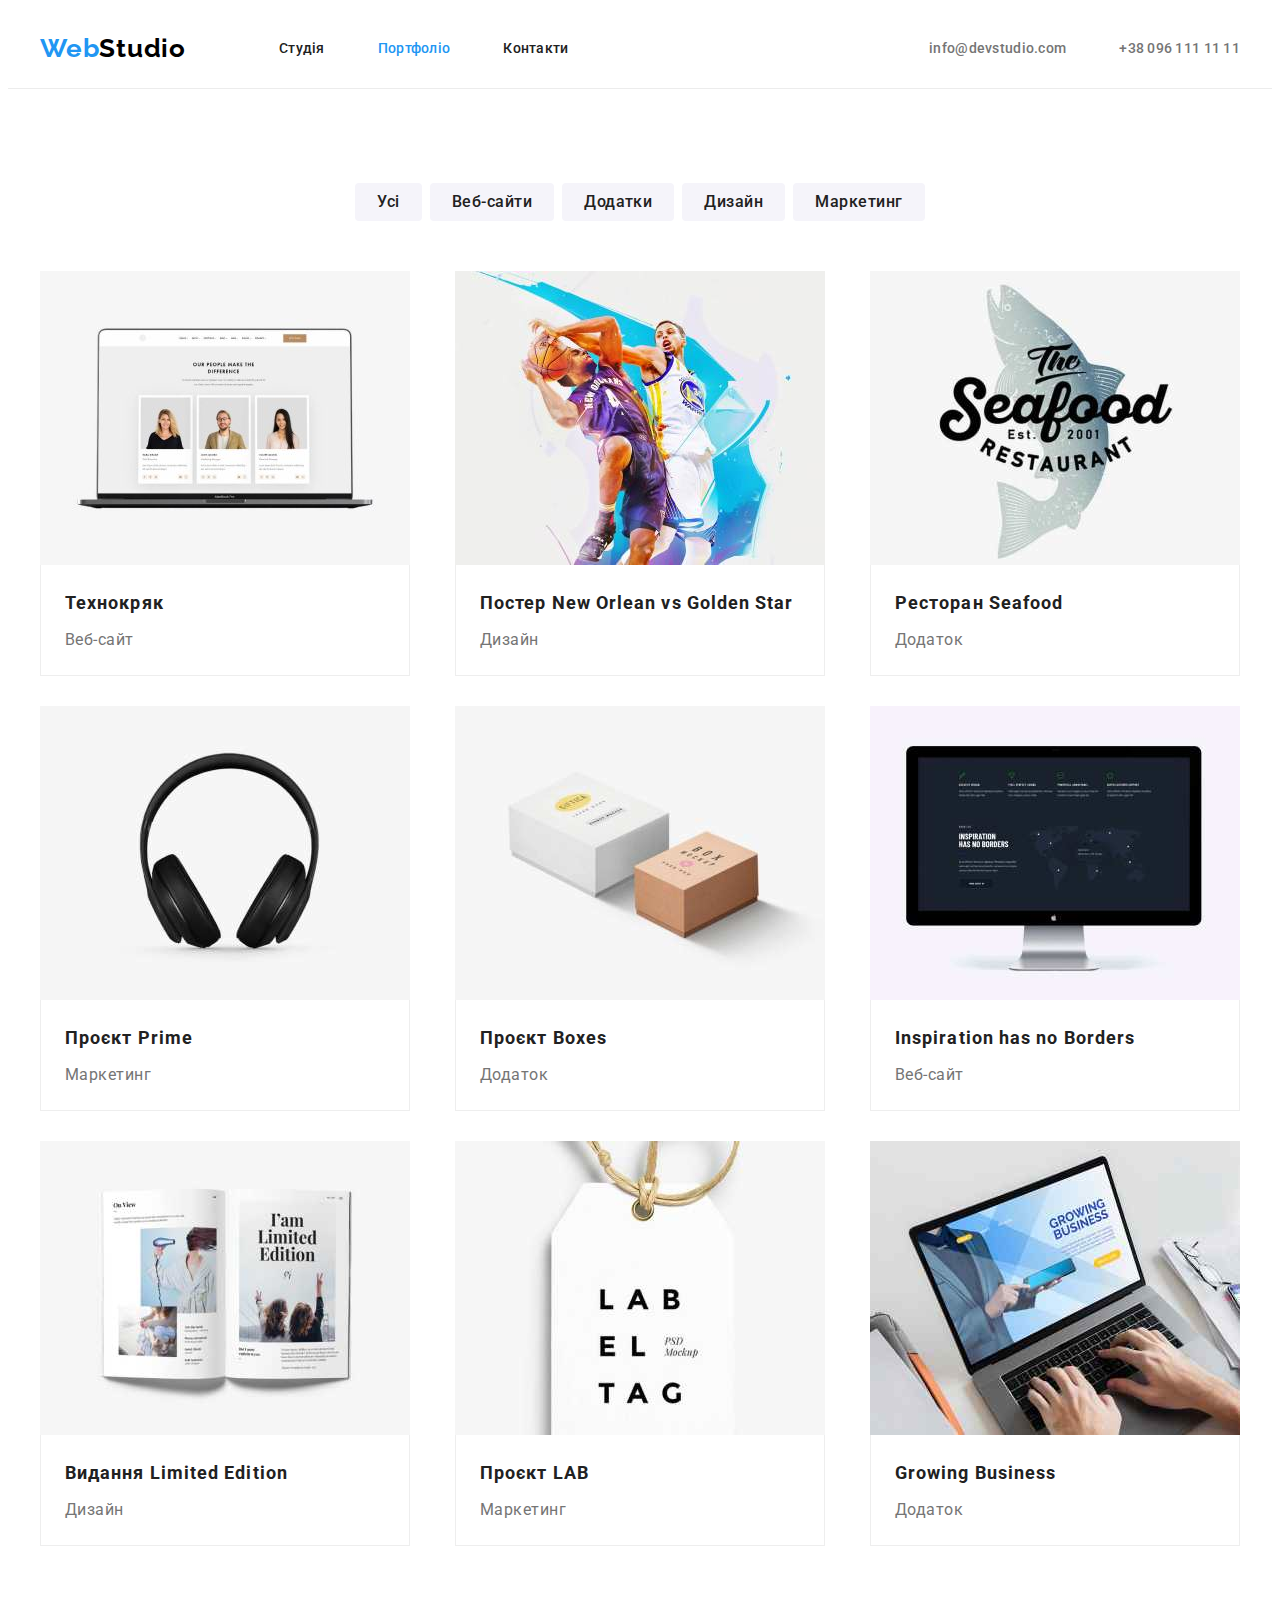
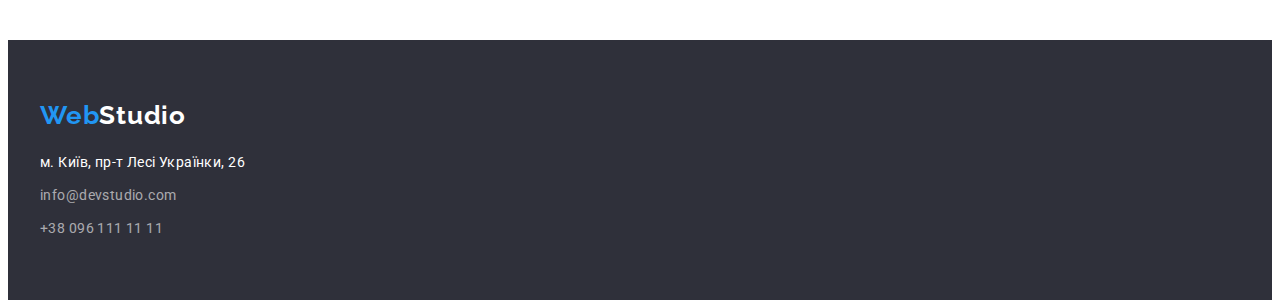
==== portfolio.html @ 88f25302 "Initial commit" ====
<!DOCTYPE html>
<html lang="uk">
<head>
    <meta charset="UTF-8">
    <meta name="viewport" content="width=, initial-scale=1.0">
    <title lang="en">Portfolio</title>
    <link rel="stylesheet" href="https://cdnjs.cloudflare.com/ajax/libs/modern-normalize/2.0.0/modern-normalize.min.css"
    integrity="sha512-4xo8blKMVCiXpTaLzQSLSw3KFOVPWhm/TRtuPVc4WG6kUgjH6J03IBuG7JZPkcWMxJ5huwaBpOpnwYElP/m6wg=="
    crossorigin="anonymous" referrerpolicy="no-referrer" />
    <link rel="stylesheet" href="./css/styles.css">
    <link rel="preconnect" href="https://fonts.googleapis.com">
    <link rel="preconnect" href="https://fonts.gstatic.com" crossorigin>
    <link href="https://fonts.googleapis.com/css2?family=Raleway:wght@700&family=Roboto:wght@400;500;700;900&display=swap" rel="stylesheet">

</head>

<body>
    <header>
        <div class="container" >
            <nav class="nav">
                <a class="logo" href="./index.html" lang="en">Web<span>Studio</span></a> 
                <ul class="site-nav">
                    <li><a href="./index.html">Студія</a></li>
                    <li><a class="current" href="./portfolio.html">Портфоліо</a></li>
                    <li><a href="">Контакти</a></li>
                </ul>
            </nav>
            <ul>
                <li><a class="header-contacts" href="mailto:info@devstudio.com">info@devstudio.com</a></li>
                <li><a class="header-contacts" href="tel:+380961111111">+38 096 111 11 11</a></li>
            </ul>
        </div>
    </header>
    <main>           
        <section class="pjcts section">
            <div class="container">
                <h2 class="visually-hidden">Проєкти</h2>
                <!-- menu-filter -->
                <ul class="menu-filter">
                    <li>
                        <button type="button" class="btn filter">Усі</button>
                    </li>
                    <li>
                        <button type="button" class="btn filter">Веб-сайти</button>
                    </li>
                    <li>
                        <button type="button" class="btn filter">Додатки</button>
                    </li>
                    <li>
                        <button type="button" class="btn filter">Дизайн</button>
                    </li>
                    <li>
                        <button type="button" class="btn filter">Маркетинг</button>
                    </li>
                </ul>
                <!-- project-list -->
                <ul class="projects">
                    <li class="project">
                        <a href=""> 
                            <img src="./images/pjt1.jpg" alt="" width="370">
                            <div class="brdr">
                                <h3 class="pjct-name">Технокряк</h3>
                                <p class="type" >Веб-сайт</p>
                            </div> 
                        </a>
                    </li>
                    <li class="project">
                        <a href=""> 
                            <img src="./images/pjt2.jpg" alt="" width="370">
                            <div class="brdr">
                                <h3 class="pjct-name">Постер <span lang="en">New Orlean vs Golden Star</span> </h3>
                                <p class="type" >Дизайн</p>
                            </div> 
                        </a>
                    </li>
                    <li class="project">
                        <a href=""> 
                            <img src="./images/pjt3.jpg" alt="" width="370">
                            <div class="brdr">
                                <h3 class="pjct-name">Ресторан <span lang="en">Seafood</span> </h3>
                                <p class="type" >Додаток</p>
                            </div> 
                        </a>
                    </li>
                    <li class="project">
                        <a href=""> 
                            <img src="./images/pjt4.jpg" alt="" width="370">
                            <div class="brdr">
                                <h3 class="pjct-name">Проєкт <span lang="en">Prime</span> </h3>
                                <p class="type" >Маркетинг</p>
                            </div> 
                        </a>
                    </li>
                    <li class="project">
                        <a href=""> 
                            <img src="./images/pjt5.jpg" alt="" width="370">
                            <div class="brdr">
                                <h3 class="pjct-name">Проєкт <span lang="en">Boxes</span> </h3>
                                <p class="type" >Додаток</p>
                            </div> 
                        </a>
                    </li>
                    <li class="project">
                        <a href=""> 
                            <img src="./images/pjt6.jpg" alt="" width="370">
                            <div class="brdr">
                                <h3 class="pjct-name" lang="en">Inspiration has no Borders</h3>
                                <p class="type" >Веб-сайт</p>
                            </div> 
                        </a>
                    </li>
                    <li class="project">
                        <a href=""> 
                            <img src="./images/pjt7.jpg" alt="" width="370">
                            <div class="brdr">
                                <h3 class="pjct-name">Видання <span lang="en">Limited Edition</span> </h3>
                                <p class="type" >Дизайн</p>
                            </div> 
                        </a>
                    </li>
                    <li class="project">
                        <a href=""> 
                            <img src="./images/pjt8.jpg" alt="" width="370">
                            <div class="brdr">
                                <h3 class="pjct-name">Проєкт <span lang="en">LAB</span> </h3>
                                <p class="type" >Маркетинг</p>
                            </div> 
                        </a>
                    </li>
                    <li class="project">
                        <a href=""> 
                            <img src="./images/pjt9.jpg" alt="" width="370">
                            <div class="brdr">
                                <h3 class="pjct-name" lang="en">Growing Business</h3>
                                <p class="type" >Додаток</p>
                            </div> 
                        </a>
                    </li>
                </ul>
            </div>
        </section>        
    </main>
    <footer>
        <div class="container">
            <a class="logo" href="./index.html" lang="en">Web<span>Studio</span></a>
            <address>
                <ul class="ftr-adr">
                    <li><a class="addr-gmap" href="https://goo.gl/maps/K7wLsU8n2zrFGFb46">м. Київ, пр-т Лесі Українки,
                            26</a> <!-- <p>м. Київ, пр-т Лесі Українки, 26</p> --></li>
                    <li><a class="footer-cont" href="mailto:info@devstudio.com">info@devstudio.com</a></li>
                    <li><a class="footer-cont" href="tel:+380961111111">+38 096 111 11 11</a></li>
                </ul>
            </address>
        </div>
    </footer>
</body>
</html>
---- css/styles.css ----
:root {
    --main-text-color:#212121;
    --gray-color:#757575;
    --blue-color:#2196F3;
    --white-color:#FFFFFF;
    --btn-bg-color:#F5F4FA;
    --black-color: #000000;
    --footer-bg-color: #2F303A;
    --footer-text: rgba(255, 255, 255, 0.60);
    --btn-shadow: rgba(0, 0, 0, 0.15);
}
/* default preset */
body {
    font-family: 'Roboto', sans-serif;
    font-size: 14px;
    font-style: normal;
    color: var(--gray-color);
        font-weight: 400;
        line-height: normal;
        /* letter-spacing: 0.42px; */
}
ul {list-style: none;
    margin: 0;
    padding-inline-start: 0;
 }
a {
    text-decoration: none;
    font-style: normal;
    color: var(--main-text-color);
    /* margin: 0; */
}
h1, h2, h3, p {margin: 0;}

/* content centring */
.container {
    width: 1200px;
    margin-left: auto;
    margin-right: auto;
    padding: 0 15px;
    /* outline: 1px solid red;  */
}

/* header */
header .container {
    display: flex;
    justify-content: space-between;
    align-items: center;
}
header {    
    border-bottom: 1px solid #ECECEC;
}
header li+li {
    margin-left: 50px;
}
/* nav-menu */
.nav {
    display: flex;
    align-items: center;
}
header li {
    display: inline-block;
}
.site-nav {
    margin-left: 93px;
}
.site-nav li {
    font-weight: 500;
    letter-spacing: 0.28px;
    /* outline: 1px solid red; */
}

/* .site-nav li + li {
    margin-left: 50px;
 } */
.site-nav a {
    display: block;
    padding: 32px 0;
}

.site-nav a:hover,
.site-nav a:focus,
.site-nav a::selection {
    color: var(--blue-color);
}

.site-nav .current {
    color: var(--blue-color);
}


/* header contacts */
.header-contacts {
    font-weight: 500;
    letter-spacing: 0.28px;
    color: var(--gray-color);
    /* font-family: Roboto;
    line-height: normal;
    font-size: 14px;
    font-style: normal;
    */
}
.header-contacts:hover,
.header-contacts:focus {
    color: var(--blue-color);
    /* background-color: var(--white-color); */
}

/* .hero {
    justify-content:center ;
    align-items:center;
} */

/* logo */
.logo {
    font-family: Raleway;
    font-size: 26px;
    font-weight: 700;
    letter-spacing: 0.78px;
    color: var(--blue-color);
    /* text-decoration: none;
    font-style: normal;
    line-height: normal; */
}
.logo span {
    color: var(--black-color);
}
/* logo-span footer */
footer .logo span {
    color: var(--white-color);
}
/* buttons */
.btn {
    font-family: inherit;
    font-size: 16px;
    font-weight: 700;
    line-height: 1.875;
    letter-spacing: 0.96px;
    color: var(--gray-color);
    border-radius: 4px;
    border: none;
    cursor: pointer;
    /* font-style: normal;  */
}
.btn.prm {
    padding: 10px 32px;
    color: var(--white-color);
    background-color: var(--blue-color);
    box-shadow: 0px 4px 4px 0px var(--btn-shadow)
}
/* .btn.prm:hover, .btn.prm:focus { 
    color: var(--blue-color); 
    background-color: var(--white-color);;
} */

   
/* hero */
.hero {
    /* width: 1600px;
    height: 600px;  */
        padding-top: 200px;
        padding-bottom: 200px;
        /* flex-shrink: 0; */
        background: var(--footer-bg-color);  /* тимчасово? */
        text-align: center;
       /* margin-bottom: 94px; */
}
.title-hero {
    width: 696px;
        text-align: center;
        font-size: 44px;
        font-weight: 900;
        line-height: 1.36364;
        letter-spacing: 2.64px;
        text-transform: uppercase;
    color: var(--white-color);
        /* font-family: Roboto; */
        /* font-style: normal; */
        margin-left: auto;
        margin-right: auto;
        margin-bottom: 30px;
}

/* sections first page*/

.section {
    padding-top: 94px;
    padding-bottom: 94px;
}
.features.section {
    padding-bottom: 0;
}
.features .title {
    font-weight: 700;
    font-size: 14px;
    letter-spacing: 0.42px;
    text-transform: uppercase;
    color: var(--main-text-color);
    margin-bottom: 10px;
}
.features p {
    line-height: 1.71429;
    letter-spacing: 0.42px;
    /* color: var(--gray-color); */
    margin-top: 0;
    /* margin-bottom: 94px; */
}
.features li {
        min-width: 270px;
}
/* .features ul {
    display: flex;
    justify-content: space-between;
} */
/* .features li + li {
    margin-left: 30px;
} */

/* common for section */
.section ul {
display: flex;
/* outline: 1px solid red; */
/* justify-content: space-between; */
/* margin-bottom: 94px; */
}
.w-margin li + li {
margin-left: 30px;
}
.sect-title {
        font-size: 36px;
        font-weight: 700;
        letter-spacing: 1.08px;
        text-align: center;
    color: var(--main-text-color); 
      margin-bottom: 50px;
}
.section img {display: block;}
/* team */
.team {
    /* width: 1600px;
    height: 648px; */
    /* flex-shrink: 0; */
    background: var(--btn-bg-color);
    /* padding-top: 94px; */
}
.team li {
    /* display: inline-block; */
    /* padding-bottom: 30px; */
        text-align: center;
        border-radius: 0px 0px 4px 4px;
        background: #FFF;
            /* material shadow v1 */
        box-shadow: 0px 2px 1px 0px rgba(0, 0, 0, 0.20), 0px 1px 1px 0px rgba(0, 0, 0, 0.14), 0px 1px 3px 0px rgba(0, 0, 0, 0.12);
}

.team-list div {
    padding: 30px 0;
}
.team p {
        font-size: 16px;
        font-weight: 400;
        letter-spacing: 0.48px;
    color: var(--gray-color);     
    /* padding-top: 10px; */
        /* 
        font-family: Roboto; */
        /* font-style: normal;
        line-height: normal;*/
}
.team h3 {
        font-size: 16px;
        font-weight: 500;
        letter-spacing: 0.48px;
        color: var(--main-text-color);
        margin-bottom: 10px;
        /* padding-top: 30px;
        padding-bottom: 10px; */
        /* font-style: normal;
        line-height: normal; */
}


/* menu filter portfolio */
.menu-filter {
    display: flex;
    justify-content: center;
    margin-bottom: 50px;
}

.menu-filter li {
    display: inline-block;
    /* align-items:  center; */
    /* outline: 1px solid red; */

}

.menu-filter li+li {
    margin-left: 8px;
    /* margin-right: auto; */
}

.btn.filter {
    border-radius: 4px;
    border: none;
    text-align: center;
    font-weight: 500;
    line-height: 1.625;
    letter-spacing: 0.48px;
    padding: 6px 22px 6px;
    color: var(--main-text-color);
    background: var(--btn-bg-color);
    /* color: #212121;
    font-size: 16px;
    font-style: normal; */
}

.btn.filter:hover,
.btn.filter:focus {
    color: var(--white-color);
    background-color: var(--blue-color);
    box-shadow: 0px 4px 4px 0px var(--btn-shadow);
}
/* project-list */


.pjcts img {
    display: block;
}
.projects {
    display: flex;
    flex-wrap: wrap;
    justify-content: space-between;
    margin-left: -30px;
    margin-bottom: -30px;
    /* outline: 1px solid red; */
}
.projects li {
        background: #FFF;
        margin-bottom: 30px;
        margin-left: 30px;
        /* outline: 1px solid red; */
        /* flex-basis: (100% / 3); */
}
.brdr {
    border-bottom: 1px solid #EEE;
    border-left: 1px solid #EEE;
    border-right: 1px solid #EEE;
    padding: 20px 24px;
}
.pjct-name { 
    /* margin-top: 20px; */
        /* margin-left: 24px;
        margin-right: 24px; */
    margin-bottom: 4px;
    font-size: 18px;
    font-weight: 700;
    line-height: 2;
    letter-spacing: 1.08px;
    color: var(--main-text-color);
        /* outline: 1px solid red; */
}
.project .type {
    /* margin-bottom: 20px; */
    /* margin-top: 4px; */
        /* margin-left: 24px;
        margin-right: 24px; */
    font-size: 16px;
    font-weight: 400;
    line-height: 1.875;
    letter-spacing: 0.48px;
    color: var(--gray-color);
    /* outline: 1px solid red; */
    /* font-family: Roboto;
    font-style: normal; */
}

/* footer */
footer { 
        padding-top: 60px;
        padding-bottom: 60px;
    /* width: 1600px;
    height: 252px; */
    background-color: var(--footer-bg-color);
    /* flex-shrink: 0; */ 
}
/* footer .logo {
    display: inline-block
margin-bottom: 20px;
} */
/* footer a {   
    outline: 1px solid red;
} */

/* footer address */ 
.ftr-adr { 
    /* outline: 1px solid red; */
        box-sizing: content-box;
}
address {
        margin-top: 20px;
}
.ftr-adr  li {      
     /* outline: 1px solid red; */
}
.ftr-adr li + li {
    margin-top: 9px;
}
.addr-gmap { 
    line-height: 1.71429;
    letter-spacing: 0.42px;
    color: var(--white-color);
    /* background-color: var(--footer-bg-color); */
 
}
.footer-cont {
    line-height:  1.71429; 
    letter-spacing: 0.42px;
    color: var(--footer-text);
/* font-family: Roboto;
font-size: 14px;
font-style: normal;
font-weight: 400; */
}
.footer-cont:focus, .footer-cont:hover, .addr-gmap:focus, .addr-gmap:hover{
    color: var(--blue-color);
    /* background-color: var(--white-color); */
}

/* hidden */
.visually-hidden {
    position: absolute;
    width: 1px;
    height: 1px;
    margin: -1px;
    border: 0;
    padding: 0;
    
    white-space: nowrap;
    clip-path: inset(100%);
    clip: rect(0 0 0 0);
    overflow: hidden;
  }
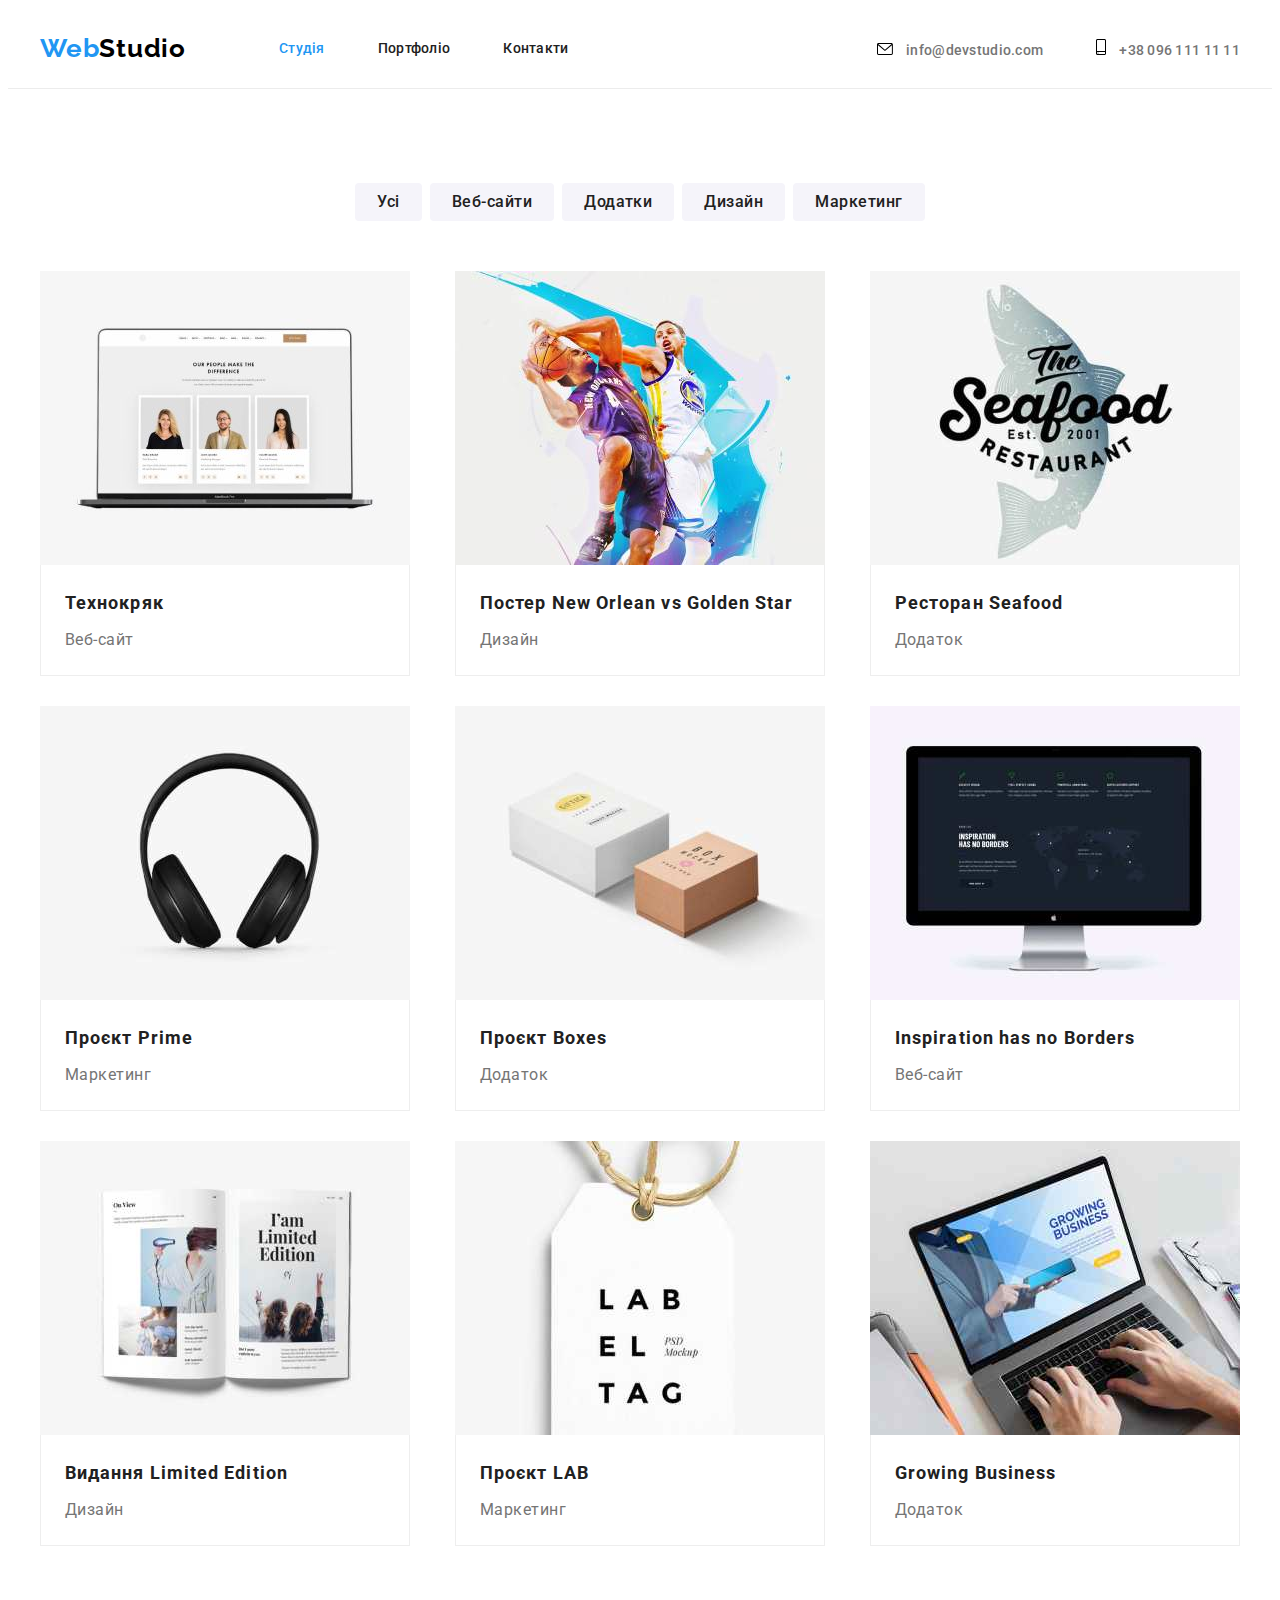
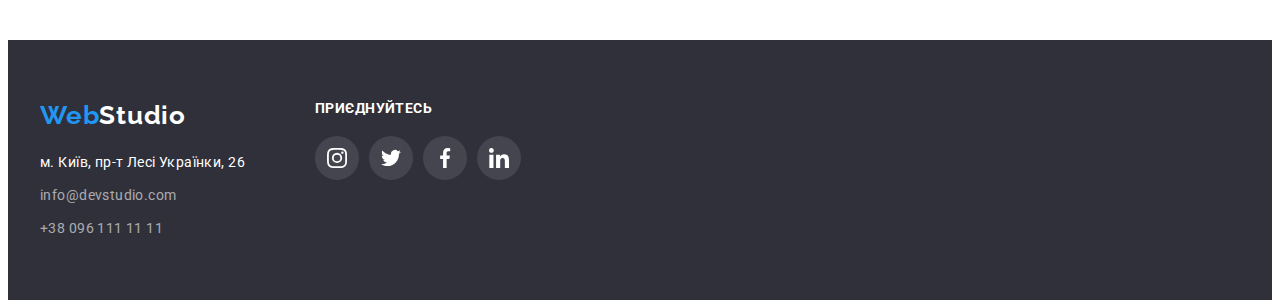
==== commit a81d2b6d: "ok" ====
--- a/portfolio.html
+++ b/portfolio.html
@@ -16,18 +16,24 @@
 
 <body>
     <header>
-        <div class="container" >
+        <div class="container">
             <nav class="nav">
-                <a class="logo" href="./index.html" lang="en">Web<span>Studio</span></a> 
+                <a class="logo" href="./index.html" lang="en">Web<span>Studio</span></a>
                 <ul class="site-nav">
-                    <li><a href="./index.html">Студія</a></li>
-                    <li><a class="current" href="./portfolio.html">Портфоліо</a></li>
+                    <li><a class="current" href="./index.html">Студія</a></li>
+                    <li><a href="./portfolio.html">Портфоліо</a></li>
                     <li><a href="">Контакти</a></li>
                 </ul>
             </nav>
             <ul>
-                <li><a class="header-contacts" href="mailto:info@devstudio.com">info@devstudio.com</a></li>
-                <li><a class="header-contacts" href="tel:+380961111111">+38 096 111 11 11</a></li>
+                <li>
+                    <svg class="icon envelope"><use xlink:href="./images/icons.svg#icon-envelope"></use></svg>
+                    <a class="header-contacts mail" href="mailto:info@devstudio.com">info@devstudio.com</a>
+                </li>
+                <li> 
+                    <svg class="icon smartphone"><use xlink:href="./images/icons.svg#icon-smartphone"></use></svg>
+                    <a class="header-contacts tel" href="tel:+380961111111">+38 096 111 11 11</a>
+                </li>
             </ul>
         </div>
     </header>
@@ -142,15 +148,52 @@
     </main>
     <footer>
         <div class="container">
-            <a class="logo" href="./index.html" lang="en">Web<span>Studio</span></a>
+            <div class="string">
+            <a class="logo" href="./index.html" lang="en">Web<span>Studio</span></a> 
             <address>
-                <ul class="ftr-adr">
-                    <li><a class="addr-gmap" href="https://goo.gl/maps/K7wLsU8n2zrFGFb46">м. Київ, пр-т Лесі Українки,
-                            26</a> <!-- <p>м. Київ, пр-т Лесі Українки, 26</p> --></li>
+                 <ul class="ftr-adr">
+                    <li><a class="addr-gmap" href="https://goo.gl/maps/K7wLsU8n2zrFGFb46">м. Київ, пр-т Лесі Українки, 26</a>   <!-- <p>м. Київ, пр-т Лесі Українки, 26</p> --></li>
                     <li><a class="footer-cont" href="mailto:info@devstudio.com">info@devstudio.com</a></li>
                     <li><a class="footer-cont" href="tel:+380961111111">+38 096 111 11 11</a></li>
                 </ul>
             </address>
+            </div>
+
+            <div class="string givup">
+            <h2>приєднуйтесь</h2>
+            <ul class="social-footer">
+                <li>
+                    <button class="social-btn">                                    
+                            <svg class="social-icon">
+                                <use href="./images/icons.svg#icon-instagram"></use>
+                            </svg> 
+                    </button>
+                </li>
+                <li>
+                    <button class="social-btn">
+                        <svg class="social-icon">
+                            <use href="./images/icons.svg#icon-twitter"></use>
+                        </svg>
+                    </button>
+                </li>
+                <li>
+                    <button class="social-btn">
+                        <svg class="social-icon">
+                            <use href="./images/icons.svg#icon-facebook"></use>
+                        </svg>
+                    </button>
+                </li>
+                <li>
+                    <button class="social-btn">
+                        <svg class="social-icon">
+                            <use href="./images/icons.svg#icon-linkedin"></use>
+                        </svg>
+                    </button>
+                </li>
+
+
+            </ul>
+            </div>
         </div>
     </footer>
 </body>
--- a/css/styles.css
+++ b/css/styles.css
@@ -8,6 +8,9 @@
     --footer-bg-color: #2F303A;
     --footer-text: rgba(255, 255, 255, 0.60);
     --btn-shadow: rgba(0, 0, 0, 0.15);
+    --social-color: #AFB1B8;
+
+
 }
 /* default preset */
 body {
@@ -52,6 +55,7 @@
 header li+li {
     margin-left: 50px;
 }
+
 /* nav-menu */
 .nav {
     display: flex;
@@ -101,8 +105,23 @@
 }
 .header-contacts:hover,
 .header-contacts:focus {
+    color: var(--blue-color);  
+}
+.icon.smartphone{
+    width: 10px;
+    height: 16px;
+    margin-right: 10px;
+    flex-shrink: 0;
+  }
+  .icon.envelope {
+    width: 16px;
+    height: 12px;
+    margin-right: 10px;
+    flex-shrink: 0;
+  }
+header li:hover, header li:focus {
+    fill: var(--blue-color);
     color: var(--blue-color);
-    /* background-color: var(--white-color); */
 }
 
 /* .hero {
@@ -145,24 +164,31 @@
     padding: 10px 32px;
     color: var(--white-color);
     background-color: var(--blue-color);
-    box-shadow: 0px 4px 4px 0px var(--btn-shadow)
+    box-shadow: 0px 4px 4px 0px var(--btn-shadow);
 }
 /* .btn.prm:hover, .btn.prm:focus { 
     color: var(--blue-color); 
-    background-color: var(--white-color);;
+    background-color: var(--white-color);
 } */
 
    
 /* hero */
 .hero {
-    /* width: 1600px;
-    height: 600px;  */
+    max-width: 1600px;
+    height: 600px; 
         padding-top: 200px;
         padding-bottom: 200px;
         /* flex-shrink: 0; */
-        background: var(--footer-bg-color);  /* тимчасово? */
+        background: var(--footer-bg-color); 
         text-align: center;
-       /* margin-bottom: 94px; */
+       margin-left: auto;
+       margin-right: auto;
+       background-image: linear-gradient( 
+        to right,
+        rgba(47, 48, 58, 0.40),
+        rgba(47, 48, 58, 0.40)),
+          url( ../images/Img-hero.jpg);     
+     
 }
 .title-hero {
     width: 696px;
@@ -200,29 +226,43 @@
 .features p {
     line-height: 1.71429;
     letter-spacing: 0.42px;
-    /* color: var(--gray-color); */
     margin-top: 0;
-    /* margin-bottom: 94px; */
 }
 .features li {
         min-width: 270px;
 }
-/* .features ul {
-    display: flex;
-    justify-content: space-between;
-} */
-/* .features li + li {
-    margin-left: 30px;
-} */
+/* features icons */
+.features li::before {
+    display: block;
+    content: "";
+    height: 120px;
+    /* min-width: 270px; */
+    background-size: 70px;
+    background-repeat: no-repeat;
+    background-position: center;
+    border-radius: 4px;
+    background-color: var(--btn-bg-color);
+    margin-bottom: 30px;
+}
+.antenna::before {    
+    background-image: url("../images/antenna.svg");   
+}
+.clock::before {
+    background-image: url("../images/clock.svg");
+}
+.diagram::before {
+    background-image: url("../images/diagram.svg");
+}
+.astronaut::before {
+    background-image: url("../images/astronaut.svg");
+}
 
 /* common for section */
 .section ul {
 display: flex;
 /* outline: 1px solid red; */
-/* justify-content: space-between; */
-/* margin-bottom: 94px; */
-}
-.w-margin li + li {
+}
+.w-margin > li + li {
 margin-left: 30px;
 }
 .sect-title {
@@ -236,15 +276,9 @@
 .section img {display: block;}
 /* team */
 .team {
-    /* width: 1600px;
-    height: 648px; */
-    /* flex-shrink: 0; */
     background: var(--btn-bg-color);
-    /* padding-top: 94px; */
-}
-.team li {
-    /* display: inline-block; */
-    /* padding-bottom: 30px; */
+}
+.team-list > li {
         text-align: center;
         border-radius: 0px 0px 4px 4px;
         background: #FFF;
@@ -253,7 +287,7 @@
 }
 
 .team-list div {
-    padding: 30px 0;
+    padding: 30px 0 16px;
 }
 .team p {
         font-size: 16px;
@@ -277,8 +311,39 @@
         /* font-style: normal;
         line-height: normal; */
 }
-
-
+/* icons */
+.social .social-btn {
+    width: 44px;
+    height: 44px;
+    padding: 0;
+    margin-bottom: 30px;
+    box-sizing: 0;
+    line-height: 0;
+    /* box-shadow: none; */
+    border: none;
+    border-radius: 50%;
+    background-color: var(--white-color);
+    /* border-color: var(--white-color); */
+    fill: var(--social-color);
+        /* flex-shrink: 0; */
+}
+.social .social-icon {
+    width: 20px;
+    height: 20px;
+    align-items: baseline;
+    /* margin: 0; */
+    /* flex-shrink: 0; */
+}
+.social .social-btn:hover {
+    fill: var(--white-color);
+    background-color: var(--blue-color);
+}
+.social {
+    margin: 0 32px;
+}
+.social li + li {
+    margin-left: 10px;
+}
 /* menu filter portfolio */
 .menu-filter {
     display: flex;
@@ -337,8 +402,11 @@
         background: #FFF;
         margin-bottom: 30px;
         margin-left: 30px;
+        /* box-shadow: 1px 4px 6px 0px rgba(0, 0, 0, 0.16), 0px 4px 4px 0px rgba(0, 0, 0, 0.06), 0px 1px 1px 0px rgba(0, 0, 0, 0.12); */
         /* outline: 1px solid red; */
         /* flex-basis: (100% / 3); */
+}
+.project:hover, .project:focus { box-shadow: 1px 4px 6px 0px rgba(0, 0, 0, 0.16), 0px 4px 4px 0px rgba(0, 0, 0, 0.06), 0px 1px 1px 0px rgba(0, 0, 0, 0.12); 
 }
 .brdr {
     border-bottom: 1px solid #EEE;
@@ -372,6 +440,42 @@
     /* font-family: Roboto;
     font-style: normal; */
 }
+/* clients */
+.clients h2 {
+    color: #212121;
+    text-align: center;
+    font-size: 36px;
+    letter-spacing: 1.08px;
+    margin-bottom: 50px;
+    /* font-family: Roboto; */
+    /* font-style: normal; */
+    /* font-weight: 700; */
+    /* line-height: normal; */
+}
+.clients ul{
+display: inline-flex;
+
+}
+.client {
+    width: 170px;
+    height: 92px;
+    line-height: 0;
+    flex-shrink: 0;
+    /* outline: auto; */
+    padding: 16px 32px;
+    border-radius: 4px;
+    border: 1px solid #AFB1B8;
+}
+.icon-cli {
+    width: 106px;
+    height: 60px;
+    fill: currentColor;
+}
+.client:hover, .client:focus { 
+    color: var(--blue-color);
+    border-color: var(--blue-color);
+    fill: var(--blue-color);
+}
 
 /* footer */
 footer { 
@@ -425,6 +529,56 @@
     /* background-color: var(--white-color); */
 }
 
+/* приєднуйтесь */
+footer .container {
+    display: flex;
+}
+.givup {
+    margin-left: 70px;
+}
+.givup h2 {
+font-size: 14px;
+letter-spacing: 0.42px;
+text-transform: uppercase;
+    color: var(--white-color);
+margin-bottom: 20px;
+/* font-family: Roboto; */
+/* font-style: normal; */
+/* font-weight: 700; */
+/* line-height: normal; */
+}
+.social-footer {
+    display: inline-flex;
+}
+/* icons */
+.social-footer .social-btn {
+    width: 44px;
+    height: 44px;
+    padding: 0; 
+       line-height: 0;
+    box-sizing: 0;
+    border: none;
+    border-radius: 50%;
+    background-color: rgba(255, 255, 255, 0.10);
+    /* border-color: var(--white-color); */
+    fill: var(--white-color);
+        /* flex-shrink: 0; */
+}
+.social-footer .social-icon {
+    width: 20px;
+    height: 20px;
+    /* align-items: baseline; */
+    /* margin: 0; */
+    /* flex-shrink: 0; */
+}
+.social-footer .social-btn:hover,
+.social-footer .social-btn:focus {
+    /* fill: var(--white-color); */
+    background-color: var(--blue-color);
+}
+.social-footer li + li {
+    margin-left: 10px;
+}
 /* hidden */
 .visually-hidden {
     position: absolute;
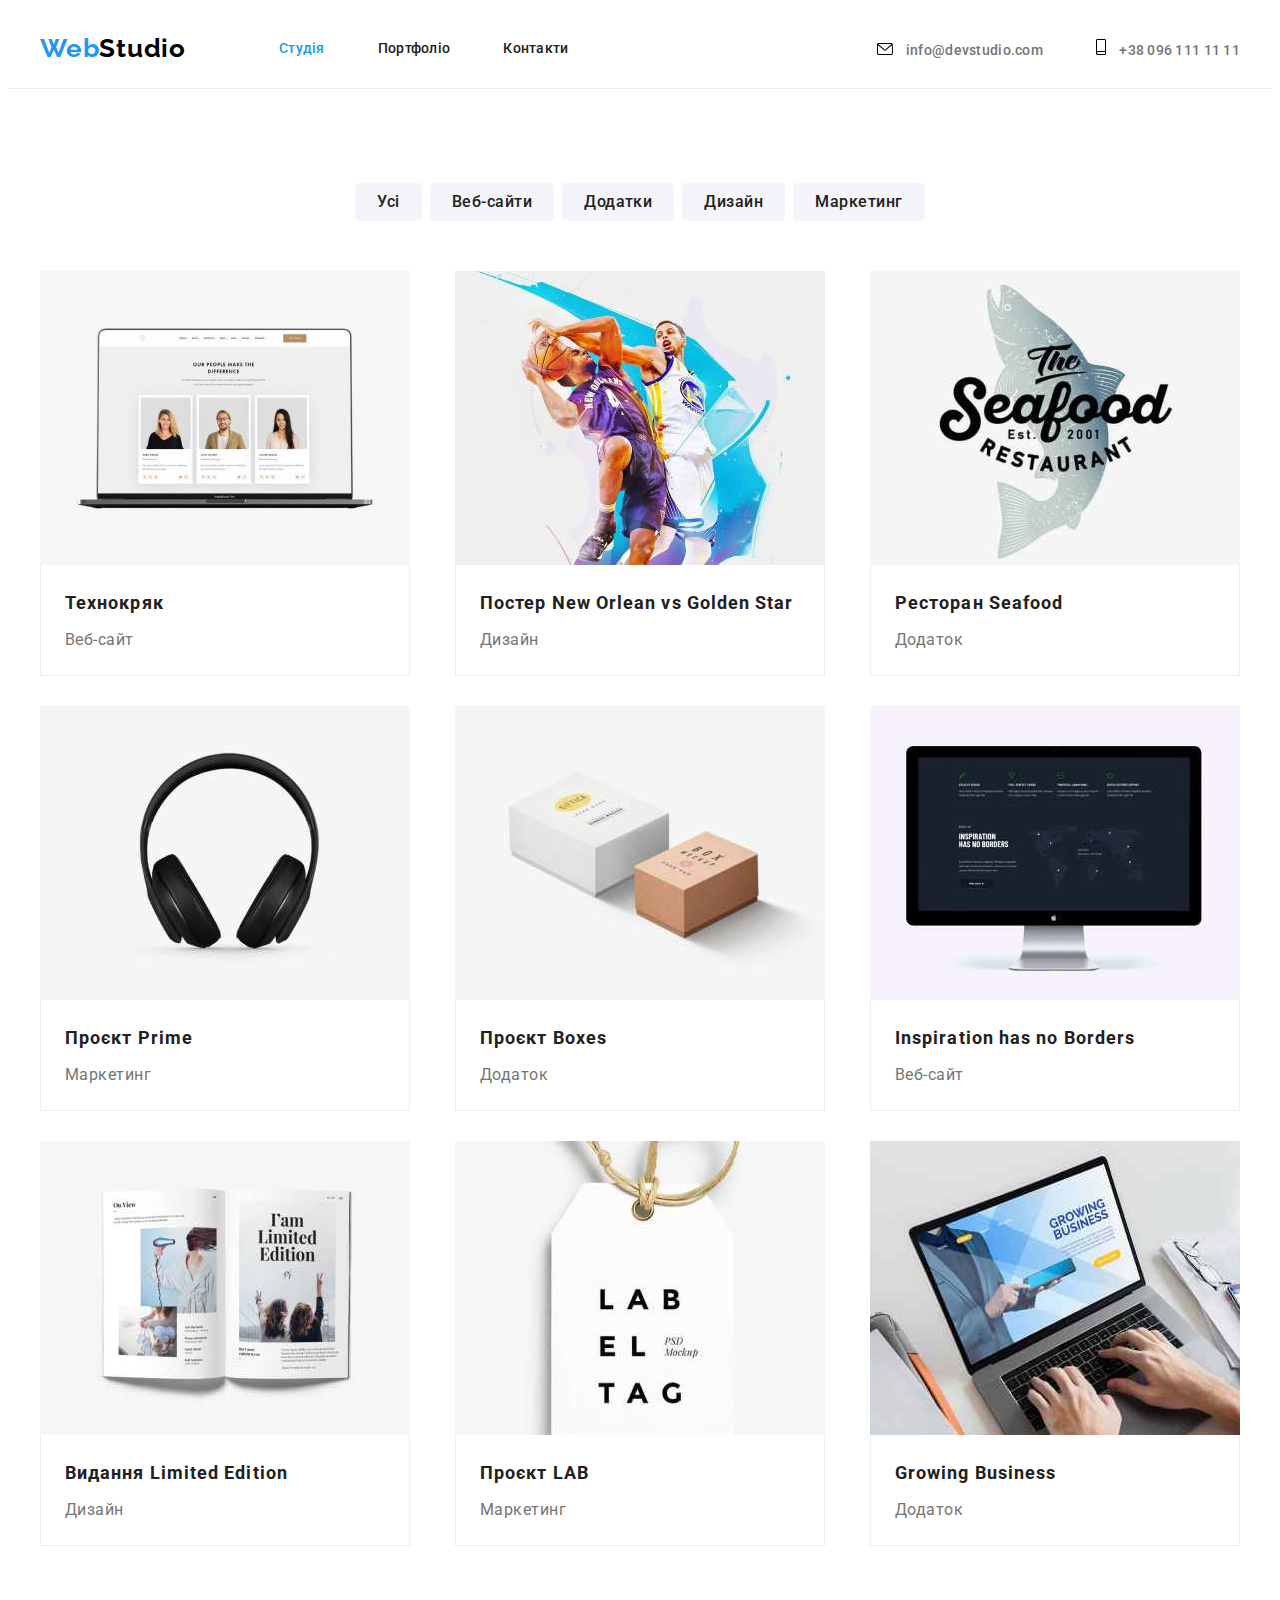
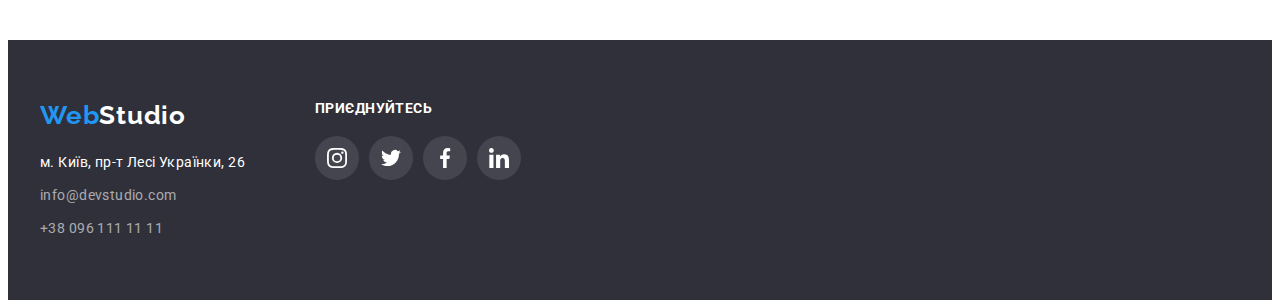
==== commit 62f1c617: "header" ====
--- a/portfolio.html
+++ b/portfolio.html
@@ -26,14 +26,15 @@
                 </ul>
             </nav>
             <ul>
-                <li>
+                <li><a class="header-contacts mail"  href="mailto:info@devstudio.com">
                     <svg class="icon envelope"><use xlink:href="./images/icons.svg#icon-envelope"></use></svg>
-                    <a class="header-contacts mail" href="mailto:info@devstudio.com">info@devstudio.com</a>
-                </li>
-                <li> 
+                    info@devstudio.com</a>
+                </li>
+                <li> <a class="header-contacts tel" href="tel:+380961111111">
                     <svg class="icon smartphone"><use xlink:href="./images/icons.svg#icon-smartphone"></use></svg>
-                    <a class="header-contacts tel" href="tel:+380961111111">+38 096 111 11 11</a>
-                </li>
+                    +38 096 111 11 11</a>
+                </li>
+            </ul>
             </ul>
         </div>
     </header>
--- a/css/styles.css
+++ b/css/styles.css
@@ -9,8 +9,6 @@
     --footer-text: rgba(255, 255, 255, 0.60);
     --btn-shadow: rgba(0, 0, 0, 0.15);
     --social-color: #AFB1B8;
-
-
 }
 /* default preset */
 body {
@@ -72,21 +70,15 @@
     letter-spacing: 0.28px;
     /* outline: 1px solid red; */
 }
-
-/* .site-nav li + li {
-    margin-left: 50px;
- } */
 .site-nav a {
     display: block;
     padding: 32px 0;
 }
-
 .site-nav a:hover,
 .site-nav a:focus,
 .site-nav a::selection {
     color: var(--blue-color);
 }
-
 .site-nav .current {
     color: var(--blue-color);
 }
@@ -97,31 +89,28 @@
     font-weight: 500;
     letter-spacing: 0.28px;
     color: var(--gray-color);
-    /* font-family: Roboto;
-    line-height: normal;
-    font-size: 14px;
-    font-style: normal;
-    */
 }
 .header-contacts:hover,
 .header-contacts:focus {
-    color: var(--blue-color);  
-}
-.icon.smartphone{
+    color: var(--blue-color);
+    fill: var(--blue-color);
+}
+.icon.smartphone {
     width: 10px;
     height: 16px;
     margin-right: 10px;
     flex-shrink: 0;
-  }
-  .icon.envelope {
+}
+.icon.envelope {
     width: 16px;
     height: 12px;
     margin-right: 10px;
     flex-shrink: 0;
-  }
+}
 header li:hover, header li:focus {
     fill: var(--blue-color);
     color: var(--blue-color);
+    cursor: pointer;
 }
 
 /* .hero {
@@ -136,9 +125,6 @@
     font-weight: 700;
     letter-spacing: 0.78px;
     color: var(--blue-color);
-    /* text-decoration: none;
-    font-style: normal;
-    line-height: normal; */
 }
 .logo span {
     color: var(--black-color);
@@ -187,8 +173,7 @@
         to right,
         rgba(47, 48, 58, 0.40),
         rgba(47, 48, 58, 0.40)),
-          url( ../images/Img-hero.jpg);     
-     
+          url( ../images/Img-hero.jpg);          
 }
 .title-hero {
     width: 696px;
@@ -199,8 +184,6 @@
         letter-spacing: 2.64px;
         text-transform: uppercase;
     color: var(--white-color);
-        /* font-family: Roboto; */
-        /* font-style: normal; */
         margin-left: auto;
         margin-right: auto;
         margin-bottom: 30px;
@@ -232,22 +215,35 @@
         min-width: 270px;
 }
 /* features icons */
-.features li::before {
+.pad {
+    padding: 25px 100px;
+    height: 120px;
+    min-width: 270px;
+    border-radius: 4px;
+    background-color: var(--btn-bg-color);
+    margin-bottom: 30px;
+    /* display: block; */
+}
+.pad .icon {
+    width: 70px;
+    height: 70px;
+}
+/* .features li::before {
     display: block;
     content: "";
     height: 120px;
-    /* min-width: 270px; */
+    min-width: 270px;
     background-size: 70px;
     background-repeat: no-repeat;
     background-position: center;
     border-radius: 4px;
     background-color: var(--btn-bg-color);
     margin-bottom: 30px;
-}
-.antenna::before {    
-    background-image: url("../images/antenna.svg");   
-}
-.clock::before {
+} */
+/* .antenna::before {    
+    background-image: url("../images/antenna.svg");  
+} */
+/* .clock::before {
     background-image: url("../images/clock.svg");
 }
 .diagram::before {
@@ -255,7 +251,7 @@
 }
 .astronaut::before {
     background-image: url("../images/astronaut.svg");
-}
+} */
 
 /* common for section */
 .section ul {
@@ -294,11 +290,6 @@
         font-weight: 400;
         letter-spacing: 0.48px;
     color: var(--gray-color);     
-    /* padding-top: 10px; */
-        /* 
-        font-family: Roboto; */
-        /* font-style: normal;
-        line-height: normal;*/
 }
 .team h3 {
         font-size: 16px;
@@ -306,10 +297,6 @@
         letter-spacing: 0.48px;
         color: var(--main-text-color);
         margin-bottom: 10px;
-        /* padding-top: 30px;
-        padding-bottom: 10px; */
-        /* font-style: normal;
-        line-height: normal; */
 }
 /* icons */
 .social .social-btn {
@@ -331,12 +318,12 @@
     width: 20px;
     height: 20px;
     align-items: baseline;
-    /* margin: 0; */
-    /* flex-shrink: 0; */
-}
-.social .social-btn:hover {
+}
+.social .social-btn:hover,
+.social .social-btn:focus {
     fill: var(--white-color);
     background-color: var(--blue-color);
+    cursor: pointer;
 }
 .social {
     margin: 0 32px;
@@ -350,12 +337,10 @@
     justify-content: center;
     margin-bottom: 50px;
 }
-
 .menu-filter li {
     display: inline-block;
     /* align-items:  center; */
     /* outline: 1px solid red; */
-
 }
 
 .menu-filter li+li {
@@ -373,9 +358,6 @@
     padding: 6px 22px 6px;
     color: var(--main-text-color);
     background: var(--btn-bg-color);
-    /* color: #212121;
-    font-size: 16px;
-    font-style: normal; */
 }
 
 .btn.filter:hover,
@@ -384,8 +366,8 @@
     background-color: var(--blue-color);
     box-shadow: 0px 4px 4px 0px var(--btn-shadow);
 }
+
 /* project-list */
-
 
 .pjcts img {
     display: block;
@@ -402,9 +384,7 @@
         background: #FFF;
         margin-bottom: 30px;
         margin-left: 30px;
-        /* box-shadow: 1px 4px 6px 0px rgba(0, 0, 0, 0.16), 0px 4px 4px 0px rgba(0, 0, 0, 0.06), 0px 1px 1px 0px rgba(0, 0, 0, 0.12); */
         /* outline: 1px solid red; */
-        /* flex-basis: (100% / 3); */
 }
 .project:hover, .project:focus { box-shadow: 1px 4px 6px 0px rgba(0, 0, 0, 0.16), 0px 4px 4px 0px rgba(0, 0, 0, 0.06), 0px 1px 1px 0px rgba(0, 0, 0, 0.12); 
 }
@@ -415,9 +395,6 @@
     padding: 20px 24px;
 }
 .pjct-name { 
-    /* margin-top: 20px; */
-        /* margin-left: 24px;
-        margin-right: 24px; */
     margin-bottom: 4px;
     font-size: 18px;
     font-weight: 700;
@@ -427,19 +404,14 @@
         /* outline: 1px solid red; */
 }
 .project .type {
-    /* margin-bottom: 20px; */
-    /* margin-top: 4px; */
-        /* margin-left: 24px;
-        margin-right: 24px; */
     font-size: 16px;
     font-weight: 400;
     line-height: 1.875;
     letter-spacing: 0.48px;
     color: var(--gray-color);
     /* outline: 1px solid red; */
-    /* font-family: Roboto;
-    font-style: normal; */
-}
+}
+
 /* clients */
 .clients h2 {
     color: #212121;
@@ -447,14 +419,9 @@
     font-size: 36px;
     letter-spacing: 1.08px;
     margin-bottom: 50px;
-    /* font-family: Roboto; */
-    /* font-style: normal; */
-    /* font-weight: 700; */
-    /* line-height: normal; */
 }
 .clients ul{
 display: inline-flex;
-
 }
 .client {
     width: 170px;
@@ -475,21 +442,18 @@
     color: var(--blue-color);
     border-color: var(--blue-color);
     fill: var(--blue-color);
+    cursor: pointer;
 }
 
 /* footer */
 footer { 
         padding-top: 60px;
         padding-bottom: 60px;
+    background-color: var(--footer-bg-color);
     /* width: 1600px;
     height: 252px; */
-    background-color: var(--footer-bg-color);
     /* flex-shrink: 0; */ 
 }
-/* footer .logo {
-    display: inline-block
-margin-bottom: 20px;
-} */
 /* footer a {   
     outline: 1px solid red;
 } */
@@ -502,9 +466,9 @@
 address {
         margin-top: 20px;
 }
-.ftr-adr  li {      
-     /* outline: 1px solid red; */
-}
+/* .ftr-adr  li {      
+     outline: 1px solid red;
+} */
 .ftr-adr li + li {
     margin-top: 9px;
 }
@@ -519,12 +483,8 @@
     line-height:  1.71429; 
     letter-spacing: 0.42px;
     color: var(--footer-text);
-/* font-family: Roboto;
-font-size: 14px;
-font-style: normal;
-font-weight: 400; */
-}
-.footer-cont:focus, .footer-cont:hover, .addr-gmap:focus, .addr-gmap:hover{
+}
+.footer-cont:focus, .footer-cont:hover, .addr-gmap:focus, .addr-gmap:hover {
     color: var(--blue-color);
     /* background-color: var(--white-color); */
 }
@@ -542,10 +502,6 @@
 text-transform: uppercase;
     color: var(--white-color);
 margin-bottom: 20px;
-/* font-family: Roboto; */
-/* font-style: normal; */
-/* font-weight: 700; */
-/* line-height: normal; */
 }
 .social-footer {
     display: inline-flex;
@@ -567,9 +523,6 @@
 .social-footer .social-icon {
     width: 20px;
     height: 20px;
-    /* align-items: baseline; */
-    /* margin: 0; */
-    /* flex-shrink: 0; */
 }
 .social-footer .social-btn:hover,
 .social-footer .social-btn:focus {
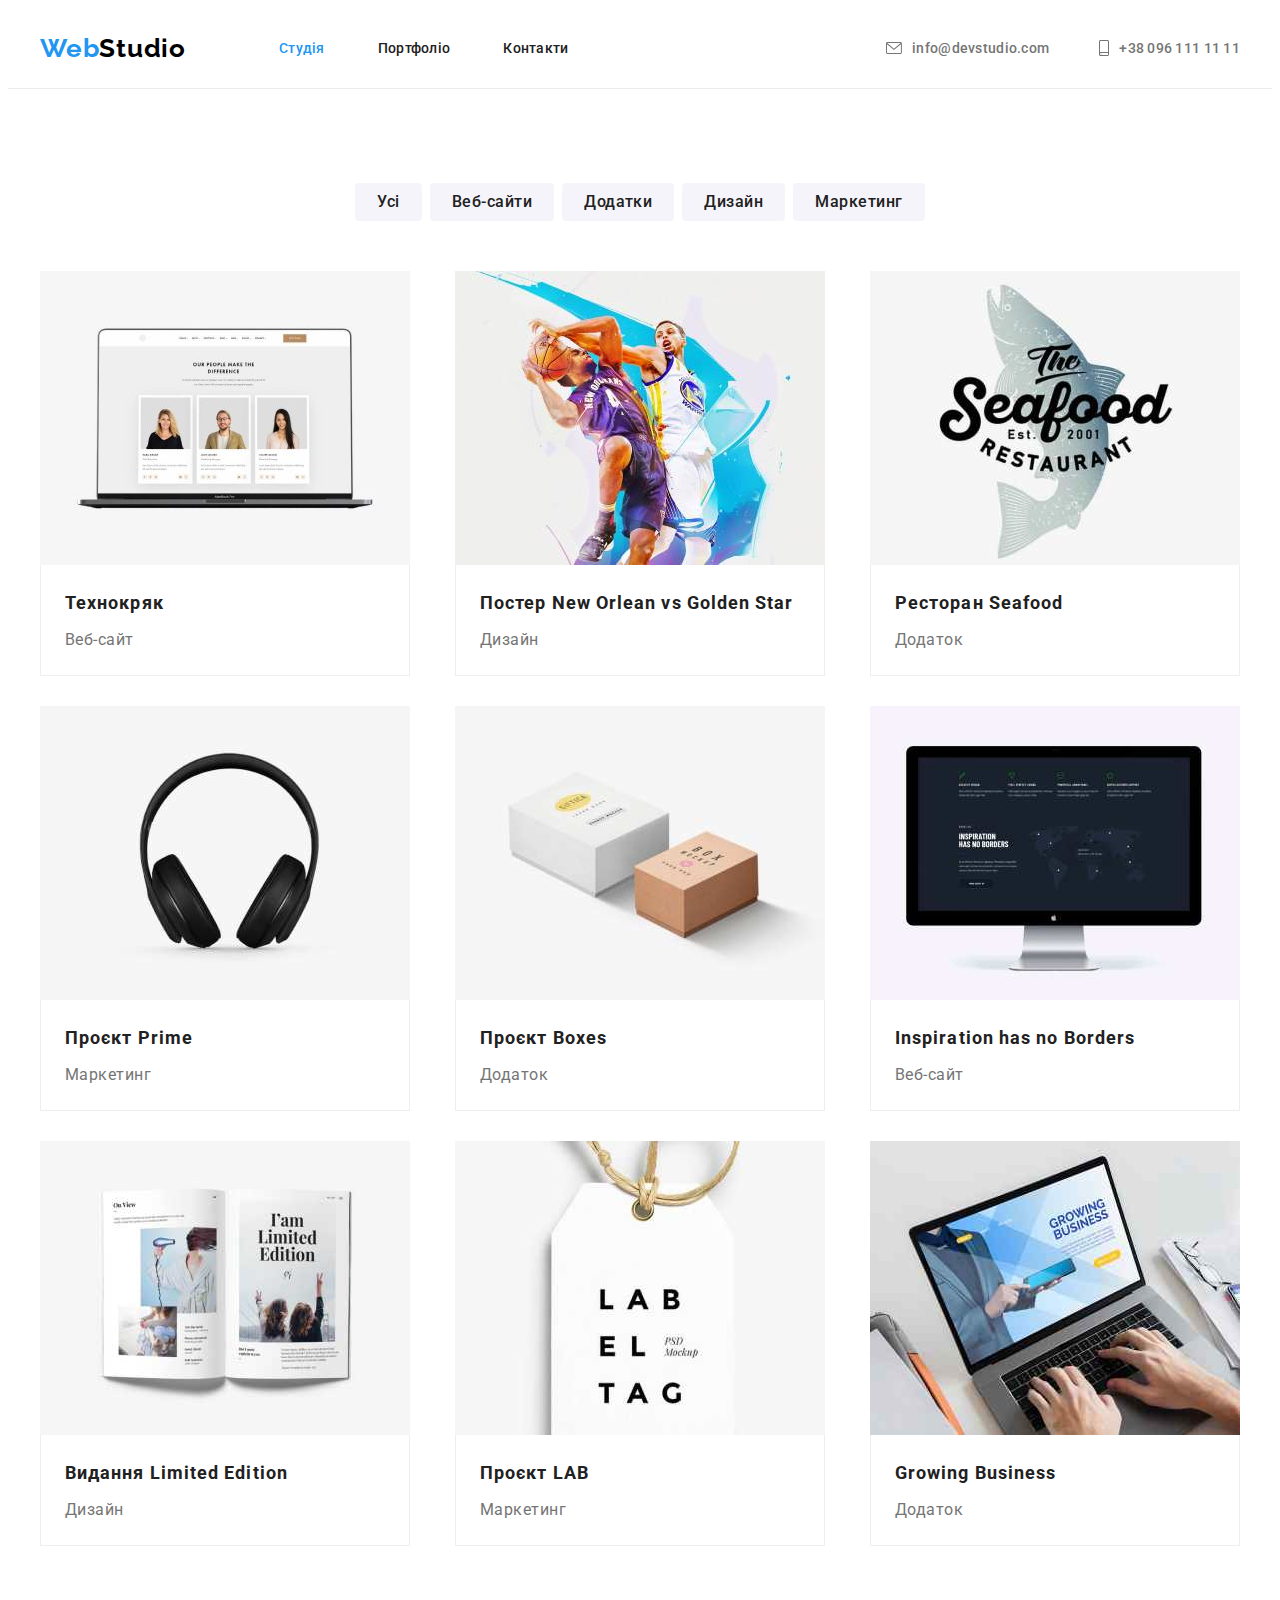
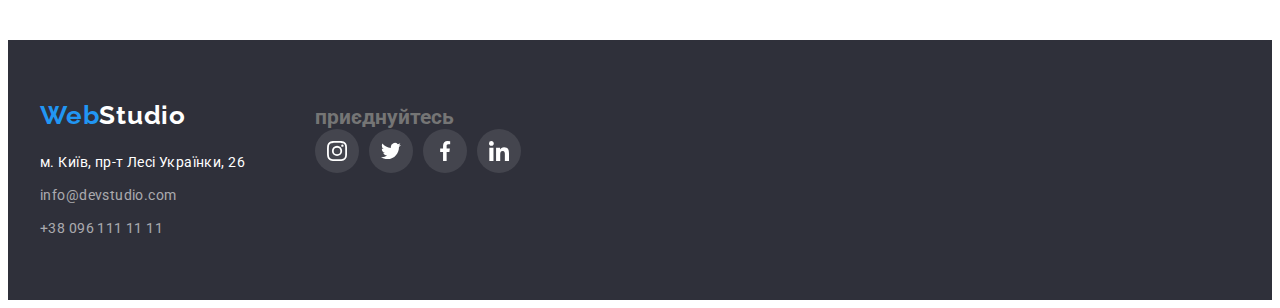
==== commit 8a5e2ca4: "ok" ====
--- a/portfolio.html
+++ b/portfolio.html
@@ -25,8 +25,8 @@
                     <li><a href="">Контакти</a></li>
                 </ul>
             </nav>
-            <ul>
-                <li><a class="header-contacts mail"  href="mailto:info@devstudio.com">
+            <ul class="header-contacts" >
+                <li> <a class="header-contacts mail"  href="mailto:info@devstudio.com">
                     <svg class="icon envelope"><use xlink:href="./images/icons.svg#icon-envelope"></use></svg>
                     info@devstudio.com</a>
                 </li>
@@ -34,7 +34,6 @@
                     <svg class="icon smartphone"><use xlink:href="./images/icons.svg#icon-smartphone"></use></svg>
                     +38 096 111 11 11</a>
                 </li>
-            </ul>
             </ul>
         </div>
     </header>
@@ -161,40 +160,38 @@
             </div>
 
             <div class="string givup">
-            <h2>приєднуйтесь</h2>
-            <ul class="social-footer">
-                <li>
-                    <button class="social-btn">                                    
+                <h2>приєднуйтесь</h2>
+                <ul class="social footer">
+                    <li>
+                        <a class="social-btn" href="" target="_blank" rel="noopener no-referrer" aria-label="іконка instagram">
+                                <svg class="social-icon">
+                                    <use href="./images/icons.svg#icon-instagram"></use>
+                                </svg> 
+                        </a>
+                    </li>
+                    <li>
+                        <a class="social-btn" href="" target="_blank" rel="noopener no-referrer" aria-label="іконка twitter">
                             <svg class="social-icon">
-                                <use href="./images/icons.svg#icon-instagram"></use>
-                            </svg> 
-                    </button>
-                </li>
-                <li>
-                    <button class="social-btn">
-                        <svg class="social-icon">
-                            <use href="./images/icons.svg#icon-twitter"></use>
-                        </svg>
-                    </button>
-                </li>
-                <li>
-                    <button class="social-btn">
-                        <svg class="social-icon">
-                            <use href="./images/icons.svg#icon-facebook"></use>
-                        </svg>
-                    </button>
-                </li>
-                <li>
-                    <button class="social-btn">
-                        <svg class="social-icon">
-                            <use href="./images/icons.svg#icon-linkedin"></use>
-                        </svg>
-                    </button>
-                </li>
-
-
-            </ul>
-            </div>
+                                <use href="./images/icons.svg#icon-twitter"></use>
+                            </svg>
+                        </a>
+                    </li>
+                    <li>
+                        <a class="social-btn" href="" target="_blank" rel="noopener no-referrer" aria-label="іконка facebook">
+                            <svg class="social-icon">
+                                <use href="./images/icons.svg#icon-facebook"></use>
+                            </svg>
+                        </a>
+                    </li>
+                    <li>
+                        <a class="social-btn" href="" target="_blank" rel="noopener no-referrer" aria-label="іконка linkedin">
+                            <svg class="social-icon">
+                                <use href="./images/icons.svg#icon-linkedin"></use>
+                            </svg>
+                        </a>
+                    </li>
+                </ul>
+                </div>
         </div>
     </footer>
 </body>
--- a/css/styles.css
+++ b/css/styles.css
@@ -85,27 +85,33 @@
 
 
 /* header contacts */
+
 .header-contacts {
     font-weight: 500;
     letter-spacing: 0.28px;
     color: var(--gray-color);
+    display: flex;
+        align-items:center;
+        justify-content: center;
 }
 .header-contacts:hover,
 .header-contacts:focus {
     color: var(--blue-color);
     fill: var(--blue-color);
+}
+.icon.envelope {
+    width: 16px;
+    height: 12px;
+    margin-right: 10px;
+    /* flex-shrink: 0; */
+    fill: currentColor;
 }
 .icon.smartphone {
     width: 10px;
     height: 16px;
     margin-right: 10px;
-    flex-shrink: 0;
-}
-.icon.envelope {
-    width: 16px;
-    height: 12px;
-    margin-right: 10px;
-    flex-shrink: 0;
+    /* flex-shrink: 0; */
+    fill: currentColor;
 }
 header li:hover, header li:focus {
     fill: var(--blue-color);
@@ -216,9 +222,12 @@
 }
 /* features icons */
 .pad {
-    padding: 25px 100px;
+    display: flex;
+    justify-content: center;
+    align-items: center;    
+    /* padding: 25px 100px; */
     height: 120px;
-    min-width: 270px;
+    width: 270px;
     border-radius: 4px;
     background-color: var(--btn-bg-color);
     margin-bottom: 30px;
@@ -283,13 +292,14 @@
 }
 
 .team-list div {
-    padding: 30px 0 16px;
+    padding: 30px 32px;
 }
 .team p {
         font-size: 16px;
         font-weight: 400;
         letter-spacing: 0.48px;
-    color: var(--gray-color);     
+    color: var(--gray-color);
+    margin-bottom: 16px;
 }
 .team h3 {
         font-size: 16px;
@@ -298,39 +308,37 @@
         color: var(--main-text-color);
         margin-bottom: 10px;
 }
+
 /* icons */
-.social .social-btn {
+.social {
+    display: flex;
+    justify-content: space-between;
+    align-items: center;
+}
+.social-btn {
+    display: flex;
     width: 44px;
     height: 44px;
-    padding: 0;
-    margin-bottom: 30px;
-    box-sizing: 0;
-    line-height: 0;
-    /* box-shadow: none; */
-    border: none;
+    justify-content: center;
+    align-items: center;
     border-radius: 50%;
-    background-color: var(--white-color);
-    /* border-color: var(--white-color); */
     fill: var(--social-color);
-        /* flex-shrink: 0; */
-}
-.social .social-icon {
+    /* background-color: var(--white-color);
+    border-color: var(--white-color); */
+}
+
+.social-icon {
     width: 20px;
     height: 20px;
-    align-items: baseline;
-}
-.social .social-btn:hover,
+}
+.social .social-btn:hover ,
 .social .social-btn:focus {
     fill: var(--white-color);
     background-color: var(--blue-color);
     cursor: pointer;
 }
-.social {
-    margin: 0 32px;
-}
-.social li + li {
-    margin-left: 10px;
-}
+
+
 /* menu filter portfolio */
 .menu-filter {
     display: flex;
@@ -420,18 +428,21 @@
     letter-spacing: 1.08px;
     margin-bottom: 50px;
 }
-.clients ul{
-display: inline-flex;
-}
+/* .clients ul{
+display: flex;
+} */
 .client {
+     color: var(--social-color);
+    border-radius: 4px;
+    border: 1px solid var(--social-color);   
+}
+.client a {
+    display: flex;
     width: 170px;
     height: 92px;
-    line-height: 0;
-    flex-shrink: 0;
-    /* outline: auto; */
-    padding: 16px 32px;
-    border-radius: 4px;
-    border: 1px solid #AFB1B8;
+    justify-content: center;
+    align-items: center;
+    color: inherit;
 }
 .icon-cli {
     width: 106px;
@@ -441,7 +452,7 @@
 .client:hover, .client:focus { 
     color: var(--blue-color);
     border-color: var(--blue-color);
-    fill: var(--blue-color);
+    /* fill: var(--blue-color); */
     cursor: pointer;
 }
 
@@ -450,9 +461,6 @@
         padding-top: 60px;
         padding-bottom: 60px;
     background-color: var(--footer-bg-color);
-    /* width: 1600px;
-    height: 252px; */
-    /* flex-shrink: 0; */ 
 }
 /* footer a {   
     outline: 1px solid red;
@@ -492,44 +500,32 @@
 /* приєднуйтесь */
 footer .container {
     display: flex;
+    align-items: baseline;
 }
 .givup {
     margin-left: 70px;
-}
-.givup h2 {
+    width: 206px;
+    /* padding: 12px 0; */
+}
+.givup p {
 font-size: 14px;
 letter-spacing: 0.42px;
 text-transform: uppercase;
     color: var(--white-color);
 margin-bottom: 20px;
 }
-.social-footer {
-    display: inline-flex;
-}
+
 /* icons */
-.social-footer .social-btn {
-    width: 44px;
-    height: 44px;
-    padding: 0; 
-       line-height: 0;
-    box-sizing: 0;
-    border: none;
-    border-radius: 50%;
+.footer .social-btn {
     background-color: rgba(255, 255, 255, 0.10);
-    /* border-color: var(--white-color); */
     fill: var(--white-color);
         /* flex-shrink: 0; */
 }
-.social-footer .social-icon {
-    width: 20px;
-    height: 20px;
-}
-.social-footer .social-btn:hover,
+/* .social-footer .social-btn:hover,
 .social-footer .social-btn:focus {
-    /* fill: var(--white-color); */
     background-color: var(--blue-color);
-}
-.social-footer li + li {
+} */
+.social li + li {
     margin-left: 10px;
 }
 /* hidden */
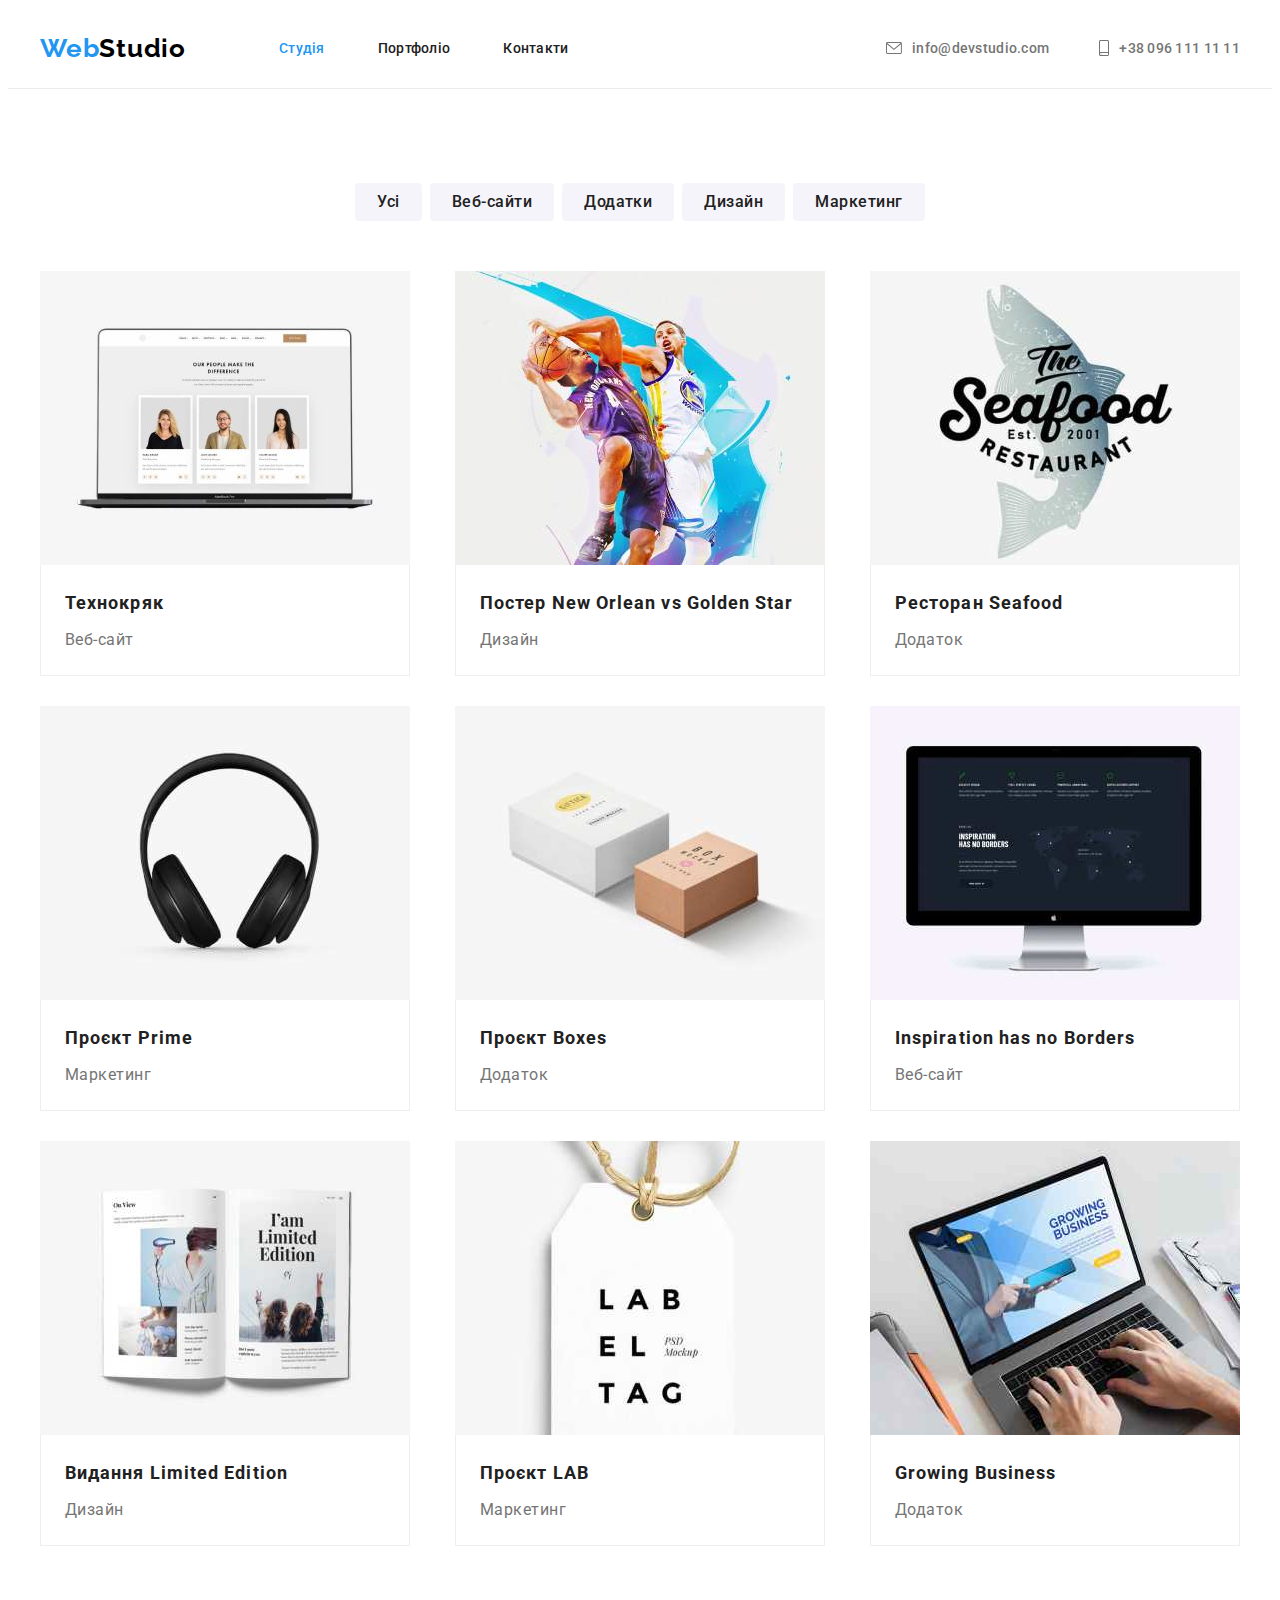
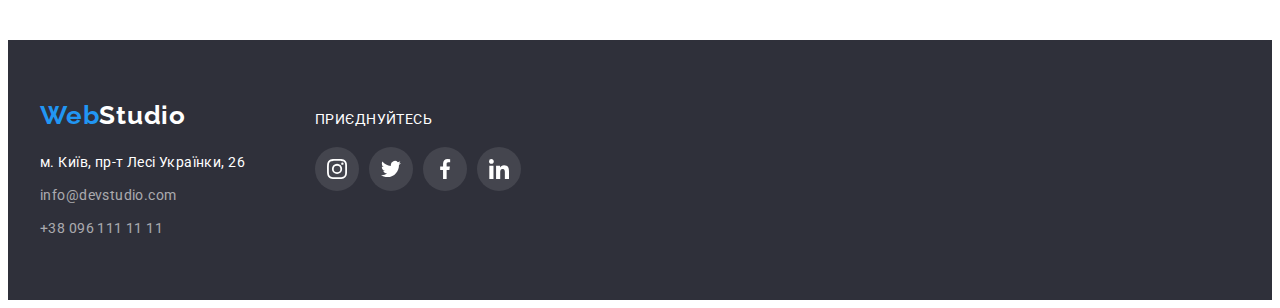
==== commit 4400d772: "port a border" ====
--- a/portfolio.html
+++ b/portfolio.html
@@ -61,8 +61,8 @@
                 </ul>
                 <!-- project-list -->
                 <ul class="projects">
-                    <li class="project">
-                        <a href=""> 
+                    <li>
+                    <a class="project" href=""> 
                             <img src="./images/pjt1.jpg" alt="" width="370">
                             <div class="brdr">
                                 <h3 class="pjct-name">Технокряк</h3>
@@ -70,8 +70,8 @@
                             </div> 
                         </a>
                     </li>
-                    <li class="project">
-                        <a href=""> 
+                    <li>
+                    <a class="project" href=""> 
                             <img src="./images/pjt2.jpg" alt="" width="370">
                             <div class="brdr">
                                 <h3 class="pjct-name">Постер <span lang="en">New Orlean vs Golden Star</span> </h3>
@@ -79,8 +79,8 @@
                             </div> 
                         </a>
                     </li>
-                    <li class="project">
-                        <a href=""> 
+                    <li>
+                    <a class="project" href=""> 
                             <img src="./images/pjt3.jpg" alt="" width="370">
                             <div class="brdr">
                                 <h3 class="pjct-name">Ресторан <span lang="en">Seafood</span> </h3>
@@ -88,8 +88,8 @@
                             </div> 
                         </a>
                     </li>
-                    <li class="project">
-                        <a href=""> 
+                    <li>
+                    <a class="project" href=""> 
                             <img src="./images/pjt4.jpg" alt="" width="370">
                             <div class="brdr">
                                 <h3 class="pjct-name">Проєкт <span lang="en">Prime</span> </h3>
@@ -97,8 +97,8 @@
                             </div> 
                         </a>
                     </li>
-                    <li class="project">
-                        <a href=""> 
+                    <li>
+                    <a class="project" href=""> 
                             <img src="./images/pjt5.jpg" alt="" width="370">
                             <div class="brdr">
                                 <h3 class="pjct-name">Проєкт <span lang="en">Boxes</span> </h3>
@@ -106,8 +106,8 @@
                             </div> 
                         </a>
                     </li>
-                    <li class="project">
-                        <a href=""> 
+                    <li>
+                        <a class="project" href=""> 
                             <img src="./images/pjt6.jpg" alt="" width="370">
                             <div class="brdr">
                                 <h3 class="pjct-name" lang="en">Inspiration has no Borders</h3>
@@ -115,8 +115,8 @@
                             </div> 
                         </a>
                     </li>
-                    <li class="project">
-                        <a href=""> 
+                    <li>
+                    <a class="project" href=""> 
                             <img src="./images/pjt7.jpg" alt="" width="370">
                             <div class="brdr">
                                 <h3 class="pjct-name">Видання <span lang="en">Limited Edition</span> </h3>
@@ -124,8 +124,8 @@
                             </div> 
                         </a>
                     </li>
-                    <li class="project">
-                        <a href=""> 
+                    <li>
+                    <a class="project" href=""> 
                             <img src="./images/pjt8.jpg" alt="" width="370">
                             <div class="brdr">
                                 <h3 class="pjct-name">Проєкт <span lang="en">LAB</span> </h3>
@@ -133,8 +133,8 @@
                             </div> 
                         </a>
                     </li>
-                    <li class="project">
-                        <a href=""> 
+                    <li>
+                    <a class="project" href=""> 
                             <img src="./images/pjt9.jpg" alt="" width="370">
                             <div class="brdr">
                                 <h3 class="pjct-name" lang="en">Growing Business</h3>
@@ -160,39 +160,40 @@
             </div>
 
             <div class="string givup">
-                <h2>приєднуйтесь</h2>
-                <ul class="social footer">
-                    <li>
-                        <a class="social-btn" href="" target="_blank" rel="noopener no-referrer" aria-label="іконка instagram">
-                                <svg class="social-icon">
-                                    <use href="./images/icons.svg#icon-instagram"></use>
-                                </svg> 
-                        </a>
-                    </li>
-                    <li>
-                        <a class="social-btn" href="" target="_blank" rel="noopener no-referrer" aria-label="іконка twitter">
+            <p>приєднуйтесь</p>
+            <ul class="social footer">
+                <li>
+                    <a class="social-btn" href="" target="_blank" rel="noopener no-referrer" aria-label="іконка instagram">
                             <svg class="social-icon">
-                                <use href="./images/icons.svg#icon-twitter"></use>
-                            </svg>
-                        </a>
-                    </li>
-                    <li>
-                        <a class="social-btn" href="" target="_blank" rel="noopener no-referrer" aria-label="іконка facebook">
-                            <svg class="social-icon">
-                                <use href="./images/icons.svg#icon-facebook"></use>
-                            </svg>
-                        </a>
-                    </li>
-                    <li>
-                        <a class="social-btn" href="" target="_blank" rel="noopener no-referrer" aria-label="іконка linkedin">
-                            <svg class="social-icon">
-                                <use href="./images/icons.svg#icon-linkedin"></use>
-                            </svg>
-                        </a>
-                    </li>
-                </ul>
-                </div>
+                                <use href="./images/icons.svg#icon-instagram"></use>
+                            </svg> 
+                    </a>
+                </li>
+                <li>
+                    <a class="social-btn" href="" target="_blank" rel="noopener no-referrer" aria-label="іконка twitter">
+                        <svg class="social-icon">
+                            <use href="./images/icons.svg#icon-twitter"></use>
+                        </svg>
+                    </a>
+                </li>
+                <li>
+                    <a class="social-btn" href="" target="_blank" rel="noopener no-referrer" aria-label="іконка facebook">
+                        <svg class="social-icon">
+                            <use href="./images/icons.svg#icon-facebook"></use>
+                        </svg>
+                    </a>
+                </li>
+                <li>
+                    <a class="social-btn" href="" target="_blank" rel="noopener no-referrer" aria-label="іконка linkedin">
+                        <svg class="social-icon">
+                            <use href="./images/icons.svg#icon-linkedin"></use>
+                        </svg>
+                    </a>
+                </li>
+            </ul>
+            </div>
         </div>
+
     </footer>
 </body>
 </html>--- a/css/styles.css
+++ b/css/styles.css
@@ -384,17 +384,24 @@
     display: flex;
     flex-wrap: wrap;
     justify-content: space-between;
-    margin-left: -30px;
-    margin-bottom: -30px;
+    gap: 30px;
+    /* margin-left: -30px;
+    margin-bottom: -30px; */
     /* outline: 1px solid red; */
 }
 .projects li {
         background: #FFF;
-        margin-bottom: 30px;
-        margin-left: 30px;
+        /* margin-bottom: 30px;
+        margin-left: 30px; */
         /* outline: 1px solid red; */
 }
-.project:hover, .project:focus { box-shadow: 1px 4px 6px 0px rgba(0, 0, 0, 0.16), 0px 4px 4px 0px rgba(0, 0, 0, 0.06), 0px 1px 1px 0px rgba(0, 0, 0, 0.12); 
+.project {
+    display: block;
+
+}
+.project:hover , .project:focus  { 
+    box-shadow: 1px 4px 6px 0px rgba(0, 0, 0, 0.16), 0px 4px 4px 0px rgba(0, 0, 0, 0.06), 0px 1px 1px 0px rgba(0, 0, 0, 0.12); 
+    /* background-color: #2196F3; */
 }
 .brdr {
     border-bottom: 1px solid #EEE;
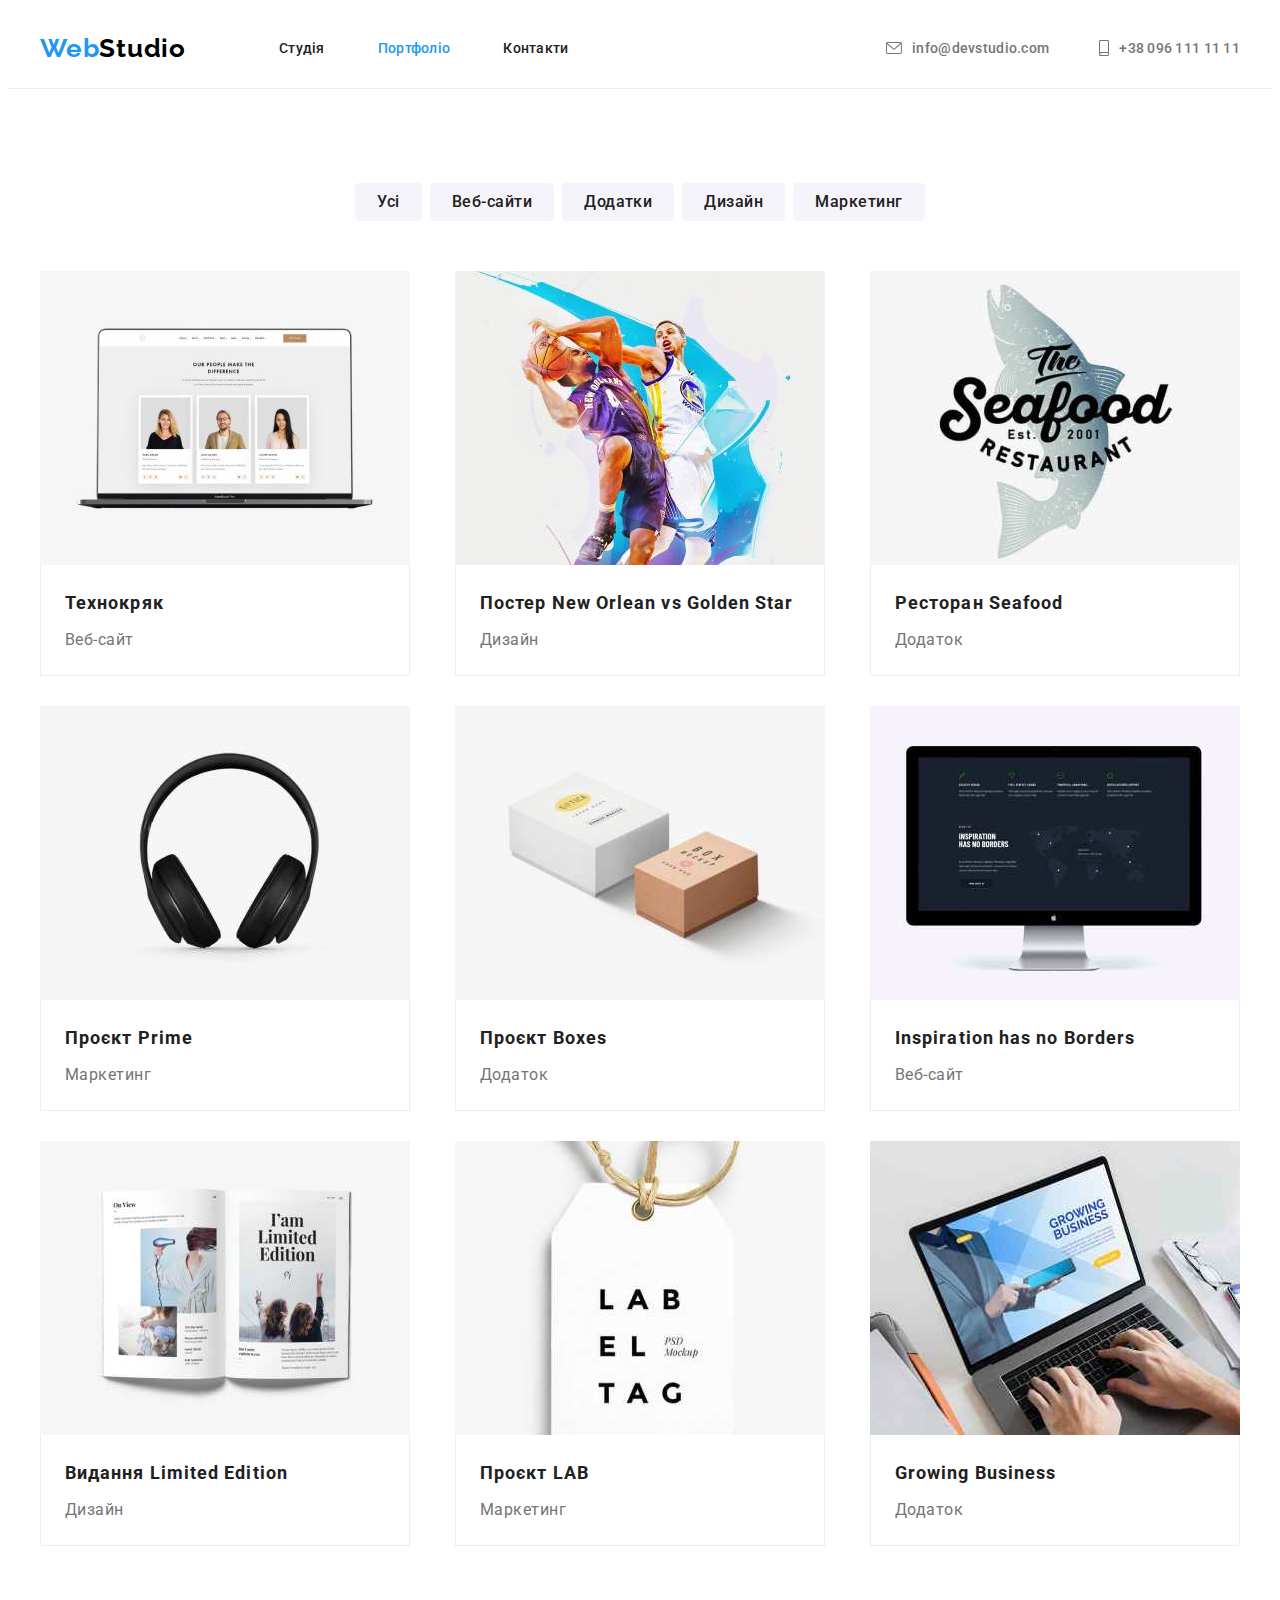
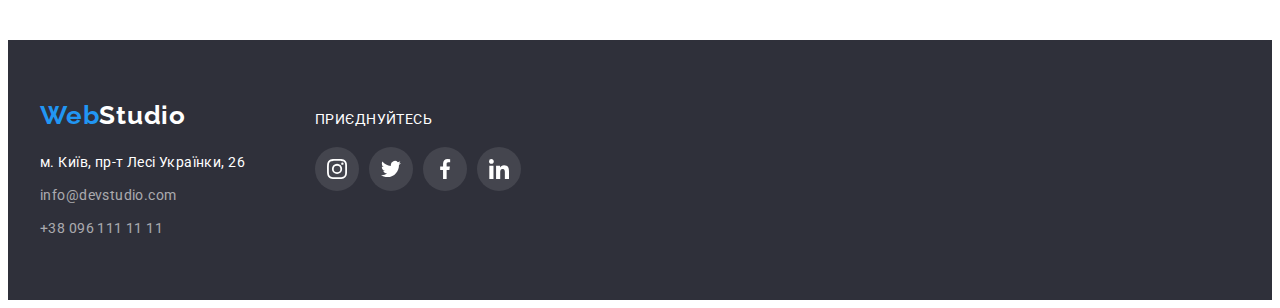
==== commit 835687cf: "clients a hover" ====
--- a/portfolio.html
+++ b/portfolio.html
@@ -20,8 +20,8 @@
             <nav class="nav">
                 <a class="logo" href="./index.html" lang="en">Web<span>Studio</span></a>
                 <ul class="site-nav">
-                    <li><a class="current" href="./index.html">Студія</a></li>
-                    <li><a href="./portfolio.html">Портфоліо</a></li>
+                    <li><a href="./index.html">Студія</a></li>
+                    <li><a class="current" href="./portfolio.html">Портфоліо</a></li>
                     <li><a href="">Контакти</a></li>
                 </ul>
             </nav>
--- a/css/styles.css
+++ b/css/styles.css
@@ -443,7 +443,7 @@
     border-radius: 4px;
     border: 1px solid var(--social-color);   
 }
-.client a {
+.client  {
     display: flex;
     width: 170px;
     height: 92px;
@@ -456,7 +456,7 @@
     height: 60px;
     fill: currentColor;
 }
-.client:hover, .client:focus { 
+.client:hover , .client:focus { 
     color: var(--blue-color);
     border-color: var(--blue-color);
     /* fill: var(--blue-color); */
